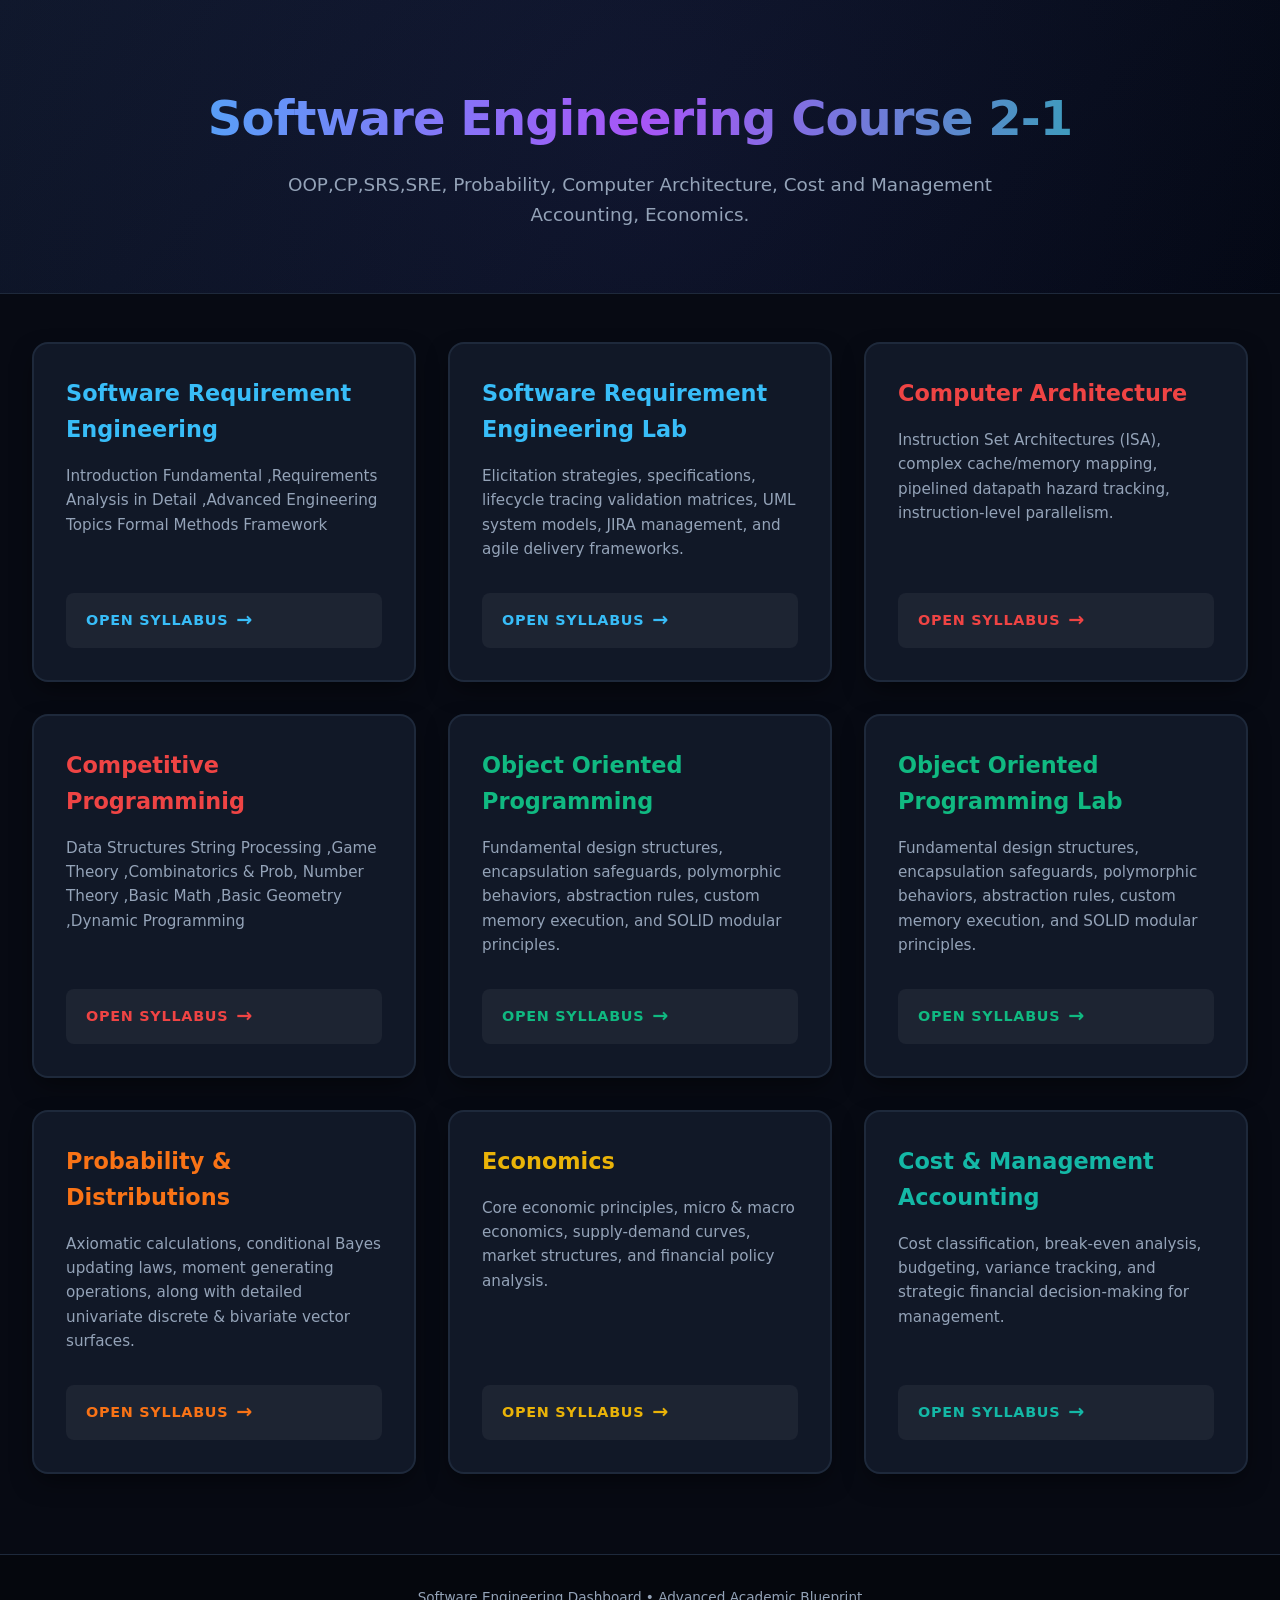
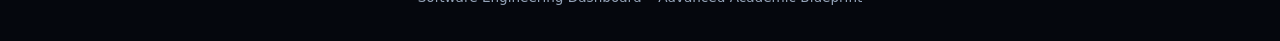
==== index.html @ 68e31a31 "new file add index.html" ====
<!DOCTYPE html>
<html lang="en">

<head>
    <meta charset="UTF-8">
    <meta name="viewport" content="width=device-width, initial-scale=1.0">
    <title>Academic Course SWE 2-1</title>
    <style>
        :root {
            --bg-dark: #070a13;
            --card-bg: #111827;
            --card-hover-border: #334155;
            --text-main: #f8fafc;
            --text-muted: #94a3b8;

            /* Course Identity Color Matrix (Sob Course er Jonne Alada Rong) */
            --clr-sre: #38bdf8;
            /* Electric Sky Blue */
            --clr-arch: #ef4444;
            /* Ruby Hardware Red */
            --clr-oop-core: #10b981;
            /* Silicon Green */
            --clr-java: #a855f7;
            /* High-Volt Java Purple */
            --clr-prob: #f97316;
            /* Math Orange */
            --clr-eco: #eab308;
            /* Economics Gold/Yellow */
            --clr-cma: #14b8a6;
            /* Accounting Teal/Mint */
        }

        * {
            box-sizing: border-box;
            margin: 0;
            padding: 0;
        }

        body {
            font-family: 'Segoe UI', system-ui, -apple-system, sans-serif;
            background-color: var(--bg-dark);
            color: var(--text-main);
            line-height: 1.6;
            min-height: 100vh;
            display: flex;
            flex-direction: column;
        }

        /* Tech Header Matrix */
        header {
            position: relative;
            background: linear-gradient(135deg, #0f172a 0%, #030712 100%);
            padding: 5rem 2rem 4rem 2rem;
            text-align: center;
            border-bottom: 1px solid #1e293b;
            overflow: hidden;
        }

        header::before {
            content: '';
            position: absolute;
            top: -50%;
            left: -50%;
            width: 200%;
            height: 200%;
            background: radial-gradient(circle, rgba(99, 102, 241, 0.08) 0%, transparent 60%);
            z-index: 0;
            pointer-events: none;
        }

        header h1 {
            font-size: 3rem;
            font-weight: 800;
            letter-spacing: -0.02em;
            background: linear-gradient(to right, var(--clr-sre), var(--clr-java), var(--clr-cma));
            -webkit-background-clip: text;
            -webkit-text-fill-color: transparent;
            margin-bottom: 0.85rem;
            position: relative;
            z-index: 1;
        }

        header p {
            font-size: 1.15rem;
            color: var(--text-muted);
            max-width: 800px;
            margin: 0 auto;
            position: relative;
            z-index: 1;
        }

        /* Central Hub Grid Layout */
        .main-container {
            max-width: 1400px;
            width: 100%;
            margin: 3rem auto;
            padding: 0 2rem;
            display: grid;
            grid-template-columns: repeat(auto-fill, minmax(350px, 1fr));
            gap: 2rem;
            flex-grow: 1;
        }

        @media (max-width: 768px) {
            .main-container {
                grid-template-columns: repeat(auto-fill, minmax(300px, 1fr));
            }
        }

        @media (max-width: 480px) {
            .main-container {
                grid-template-columns: 1fr;
                margin: 2rem auto;
            }

            header h1 {
                font-size: 2.2rem;
            }
        }

        /* Link Module Cards (Attractive Button Style) */
        .course-card {
            background-color: var(--card-bg);
            border: 2px solid #1e293b;
            border-radius: 16px;
            padding: 2rem;
            box-shadow: 0 10px 25px -5px rgba(0, 0, 0, 0.5);
            transition: all 0.3s cubic-bezier(0.4, 0, 0.2, 1);
            display: flex;
            flex-direction: column;
            text-decoration: none;
            color: inherit;
            position: relative;
            overflow: hidden;
            z-index: 1;
        }

        /* Card Hover Effects */
        .course-card:hover {
            transform: translateY(-8px) scale(1.02);
            border-color: var(--card-hover-border);
            background-color: #172033;
        }

        /* Card Header Typography */
        .course-card h2 {
            font-size: 1.4rem;
            font-weight: 700;
            margin-bottom: 1rem;
            transition: color 0.3s ease;
            position: relative;
            z-index: 2;
        }

        .course-card p {
            font-size: 0.95rem;
            color: var(--text-muted);
            margin-bottom: 2rem;
            flex-grow: 1;
            position: relative;
            z-index: 2;
        }

        /* Bottom Launch Button Indicator */
        .launch-btn {
            font-size: 0.9rem;
            font-weight: 700;
            letter-spacing: 0.05em;
            text-transform: uppercase;
            display: inline-flex;
            align-items: center;
            gap: 0.5rem;
            margin-top: auto;
            padding: 0.75rem 1.25rem;
            background: rgba(255, 255, 255, 0.05);
            border-radius: 8px;
            transition: all 0.3s ease;
            position: relative;
            z-index: 2;
        }

        .launch-btn::after {
            content: '→';
            font-size: 1.2rem;
            transition: transform 0.3s cubic-bezier(0.4, 0, 0.2, 1);
        }

        /* Launch Button Hover Animation */
        .course-card:hover .launch-btn {
            background: rgba(255, 255, 255, 0.1);
        }

        .course-card:hover .launch-btn::after {
            transform: translateX(8px);
        }

        /* Theme Color Mapping Injections (Ronger Setting) */
        .card-sre h2,
        .card-sre .launch-btn {
            color: var(--clr-sre);
        }

        .card-arch h2,
        .card-arch .launch-btn {
            color: var(--clr-arch);
        }

        .card-oop h2,
        .card-oop .launch-btn {
            color: var(--clr-oop-core);
        }

        .card-java h2,
        .card-java .launch-btn {
            color: var(--clr-java);
        }

        .card-prob h2,
        .card-prob .launch-btn {
            color: var(--clr-prob);
        }

        .card-eco h2,
        .card-eco .launch-btn {
            color: var(--clr-eco);
        }

        .card-cma h2,
        .card-cma .launch-btn {
            color: var(--clr-cma);
        }

        /* Specific Neon Glowing Box-Shadow Implementations */
        .card-sre:hover {
            box-shadow: 0 20px 40px -10px rgba(56, 189, 248, 0.3);
            border-color: var(--clr-sre);
        }

        .card-arch:hover {
            box-shadow: 0 20px 40px -10px rgba(239, 68, 68, 0.3);
            border-color: var(--clr-arch);
        }

        .card-oop:hover {
            box-shadow: 0 20px 40px -10px rgba(16, 185, 129, 0.3);
            border-color: var(--clr-oop-core);
        }

        .card-java:hover {
            box-shadow: 0 20px 40px -10px rgba(168, 85, 247, 0.3);
            border-color: var(--clr-java);
        }

        .card-prob:hover {
            box-shadow: 0 20px 40px -10px rgba(249, 115, 22, 0.3);
            border-color: var(--clr-prob);
        }

        .card-eco:hover {
            box-shadow: 0 20px 40px -10px rgba(234, 179, 8, 0.3);
            border-color: var(--clr-eco);
        }

        .card-cma:hover {
            box-shadow: 0 20px 40px -10px rgba(20, 184, 166, 0.3);
            border-color: var(--clr-cma);
        }

        /* Structural Footer */
        footer {
            text-align: center;
            padding: 2rem;
            font-size: 0.85rem;
            color: var(--text-muted);
            border-top: 1px solid #1e293b;
            background-color: #05070d;
            margin-top: 2rem;
        }
    </style>
</head>

<body>

    <header>
        <h1>Software Engineering Course 2-1</h1>
        <p>OOP,CP,SRS,SRE, Probability, Computer Architecture, Cost and Management Accounting, Economics. </p>
    </header>

    <main class="main-container">
        <a href="SRE.html" class="course-card card-sre">
            <h2>Software Requirement Engineering</h2>
            <p> Introduction Fundamental ,Requirements Analysis in Detail
                ,Advanced Engineering Topics
                Formal Methods Framework</p>
            <div class="launch-btn">Open Syllabus</div>
        </a>

        <a href="SRS_Lab.html" class="course-card card-sre">
            <h2>Software Requirement Engineering Lab</h2>
            <p>Elicitation strategies, specifications, lifecycle tracing validation matrices, UML system models, JIRA
                management, and agile delivery frameworks.</p>
            <div class="launch-btn">Open Syllabus</div>
        </a>

        <a href="Computer_Architecture.html" class="course-card card-arch">
            <h2>Computer Architecture</h2>
            <p>Instruction Set Architectures (ISA), complex cache/memory mapping, pipelined datapath hazard tracking,
                instruction-level parallelism.</p>
            <div class="launch-btn">Open Syllabus</div>
        </a>
        <a href="Competitive_Programminig.html" class="course-card card-arch">
            <h2>Competitive Programminig</h2>
            <p>Data Structures
                String Processing ,Game Theory ,Combinatorics & Prob, Number Theory ,Basic Math ,Basic Geometry
                ,Dynamic Programming</p>
            <div class="launch-btn">Open Syllabus</div>
        </a>

        <a href="OOP.html" class="course-card card-oop">
            <h2>Object Oriented Programming</h2>
            <p>Fundamental design structures, encapsulation safeguards, polymorphic behaviors, abstraction rules, custom
                memory execution, and SOLID modular principles.</p>
            <div class="launch-btn">Open Syllabus</div>
        </a>
        <a href="OOP_Lab.html" class="course-card card-oop">
            <h2>Object Oriented Programming Lab</h2>
            <p>Fundamental design structures, encapsulation safeguards, polymorphic behaviors, abstraction rules, custom
                memory execution, and SOLID modular principles.</p>
            <div class="launch-btn">Open Syllabus</div>
        </a>

        <a href="probability_syllabus.html" class="course-card card-prob">
            <h2>Probability & Distributions</h2>
            <p>Axiomatic calculations, conditional Bayes updating laws, moment generating operations, along with
                detailed univariate discrete & bivariate vector surfaces.</p>
            <div class="launch-btn">Open Syllabus</div>
        </a>

        <a href="ECO.html" class="course-card card-eco">
            <h2>Economics</h2>
            <p>Core economic principles, micro & macro economics, supply-demand curves, market structures, and financial
                policy analysis.</p>
            <div class="launch-btn">Open Syllabus</div>
        </a>

        <a href="CMA.html" class="course-card card-cma">
            <h2>Cost & Management Accounting</h2>
            <p>Cost classification, break-even analysis, budgeting, variance tracking, and strategic financial
                decision-making for management.</p>
            <div class="launch-btn">Open Syllabus</div>
        </a>

    </main>

    <footer>
        <p>Software Engineering Dashboard &bull; Advanced Academic Blueprint</p>
    </footer>

</body>

</html>
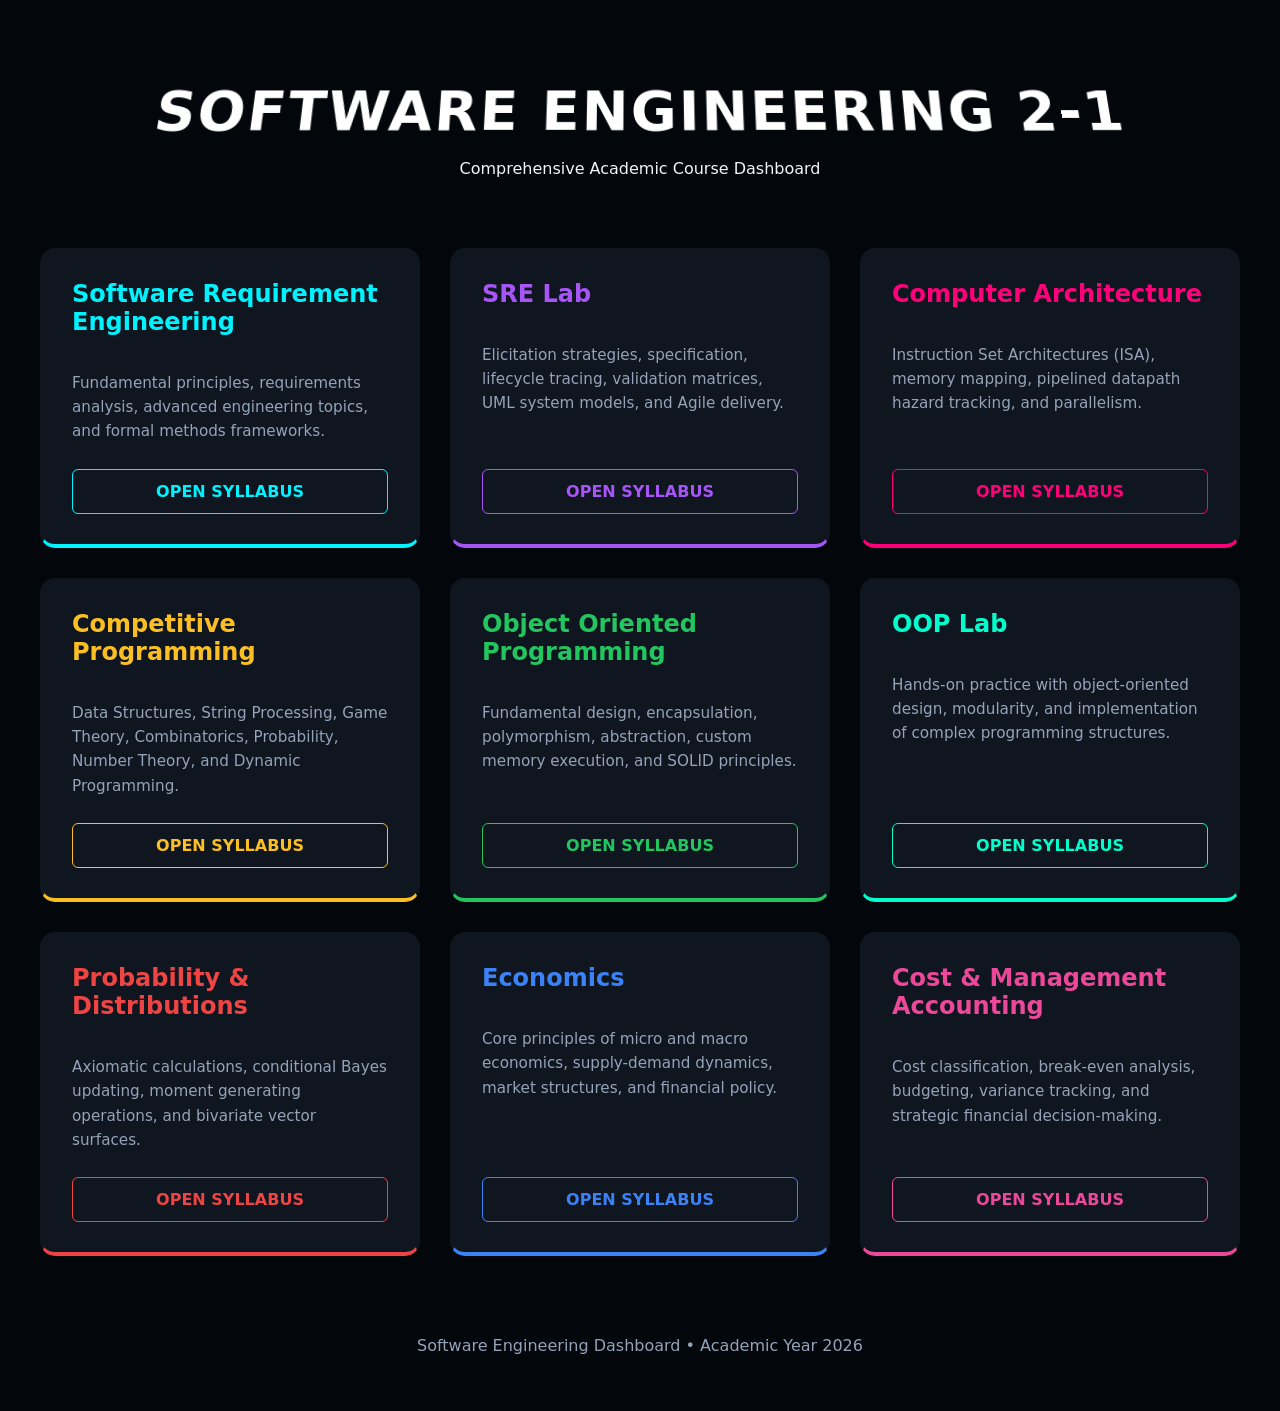
==== commit 5e58a156: "add content" ====
--- a/index.html
+++ b/index.html
@@ -4,358 +4,313 @@
 <head>
     <meta charset="UTF-8">
     <meta name="viewport" content="width=device-width, initial-scale=1.0">
-    <title>Academic Course SWE 2-1</title>
+    <title>Software Engineering Dashboard 2-1</title>
     <style>
         :root {
-            --bg-dark: #070a13;
-            --card-bg: #111827;
-            --card-hover-border: #334155;
-            --text-main: #f8fafc;
-            --text-muted: #94a3b8;
-
-            /* Course Identity Color Matrix (Sob Course er Jonne Alada Rong) */
-            --clr-sre: #38bdf8;
-            /* Electric Sky Blue */
-            --clr-arch: #ef4444;
-            /* Ruby Hardware Red */
-            --clr-oop-core: #10b981;
-            /* Silicon Green */
-            --clr-java: #a855f7;
-            /* High-Volt Java Purple */
-            --clr-prob: #f97316;
-            /* Math Orange */
-            --clr-eco: #eab308;
-            /* Economics Gold/Yellow */
-            --clr-cma: #14b8a6;
-            /* Accounting Teal/Mint */
-        }
-
-        * {
-            box-sizing: border-box;
+            --dark-bg: #03060a;
+            --card-bg: #101620;
+            --text-color: #f1f5f9;
+            --sub-text: #94a3b8;
+        }
+
+        body {
+            background-color: var(--dark-bg);
+            color: var(--text-color);
+            font-family: 'Segoe UI', system-ui, sans-serif;
             margin: 0;
-            padding: 0;
-        }
-
-        body {
-            font-family: 'Segoe UI', system-ui, -apple-system, sans-serif;
-            background-color: var(--bg-dark);
-            color: var(--text-main);
-            line-height: 1.6;
-            min-height: 100vh;
+            padding: 40px 20px;
             display: flex;
             flex-direction: column;
-        }
-
-        /* Tech Header Matrix */
+            align-items: center;
+        }
+
+        .container {
+            max-width: 1200px;
+            width: 100%;
+        }
+
         header {
+            text-align: center;
+            margin-bottom: 70px;
+        }
+
+        /* 3D Glowing Title Animation */
+        h1 {
+            font-size: 3.5rem;
+            text-transform: uppercase;
+            letter-spacing: 2px;
+            color: #fff;
+            margin-bottom: 10px;
+            transform: perspective(500px) rotateX(10deg);
+            text-shadow:
+                0 0 10px #fff,
+                0 0 20px var(--default-neon),
+                0 0 40px var(--default-neon),
+                0 5px 0 #333,
+                0 10px 10px rgba(0, 0, 0, 0.5);
+            /* Added lightning-strike here */
+            animation: flicker 3s infinite alternate, float 4s ease-in-out infinite, lightning-strike 6s infinite;
+        }
+
+        @keyframes lightning-strike {
+
+            0%,
+            94%,
+            96%,
+            100% {
+                opacity: 1;
+            }
+
+            95% {
+                opacity: 0;
+                transform: perspective(500px) rotateX(10deg) translateY(0) scale(1.02);
+            }
+        }
+
+        @keyframes float {
+
+            0%,
+            100% {
+                transform: perspective(500px) rotateX(10deg) translateY(0);
+            }
+
+            50% {
+                transform: perspective(500px) rotateX(10deg) translateY(-10px);
+            }
+        }
+
+        @keyframes flicker {
+
+            0%,
+            19%,
+            21%,
+            23%,
+            25%,
+            54%,
+            56%,
+            100% {
+                text-shadow: 0 0 10px #fff, 0 0 20px var(--default-neon), 0 0 40px var(--default-neon), 0 5px 0 #333;
+            }
+
+            20%,
+            22%,
+            24%,
+            55% {
+                text-shadow: none;
+                opacity: 0.8;
+            }
+        }
+
+        .grid {
+            display: grid;
+            grid-template-columns: repeat(auto-fit, minmax(320px, 1fr));
+            gap: 30px;
+        }
+
+        .card {
+            background: var(--card-bg);
+            padding: 30px;
+            border-radius: 15px;
+            border: 2px solid transparent;
+            border-bottom: 4px solid var(--card-neon);
+            text-decoration: none;
+            color: inherit;
+            display: flex;
+            flex-direction: column;
             position: relative;
-            background: linear-gradient(135deg, #0f172a 0%, #030712 100%);
-            padding: 5rem 2rem 4rem 2rem;
-            text-align: center;
-            border-bottom: 1px solid #1e293b;
-            overflow: hidden;
-        }
-
-        header::before {
+            transition: transform 0.4s ease, box-shadow 0.4s ease, border-color 0.4s ease;
+        }
+
+        .card::before {
             content: '';
             position: absolute;
-            top: -50%;
-            left: -50%;
-            width: 200%;
-            height: 200%;
-            background: radial-gradient(circle, rgba(99, 102, 241, 0.08) 0%, transparent 60%);
-            z-index: 0;
+            top: -2px;
+            left: -2px;
+            right: -2px;
+            bottom: -2px;
+            border: 2px solid var(--card-neon);
+            border-radius: 17px;
+            opacity: 0;
+            transition: opacity 0.3s;
             pointer-events: none;
         }
 
-        header h1 {
-            font-size: 3rem;
-            font-weight: 800;
-            letter-spacing: -0.02em;
-            background: linear-gradient(to right, var(--clr-sre), var(--clr-java), var(--clr-cma));
-            -webkit-background-clip: text;
-            -webkit-text-fill-color: transparent;
-            margin-bottom: 0.85rem;
-            position: relative;
-            z-index: 1;
-        }
-
-        header p {
-            font-size: 1.15rem;
-            color: var(--text-muted);
-            max-width: 800px;
-            margin: 0 auto;
-            position: relative;
-            z-index: 1;
-        }
-
-        /* Central Hub Grid Layout */
-        .main-container {
-            max-width: 1400px;
-            width: 100%;
-            margin: 3rem auto;
-            padding: 0 2rem;
-            display: grid;
-            grid-template-columns: repeat(auto-fill, minmax(350px, 1fr));
-            gap: 2rem;
+        .card:hover::before {
+            opacity: 0.5;
+            animation: rotateBorder 3s linear infinite;
+        }
+
+        @keyframes rotateBorder {
+            0% {
+                clip-path: inset(0 0 95% 0);
+            }
+
+            25% {
+                clip-path: inset(0 95% 0 0);
+            }
+
+            50% {
+                clip-path: inset(95% 0 0 0);
+            }
+
+            75% {
+                clip-path: inset(0 0 0 95%);
+            }
+
+            100% {
+                clip-path: inset(0 0 95% 0);
+            }
+        }
+
+        .card:hover {
+            transform: translateY(-15px) scale(1.03);
+            box-shadow: 0 20px 40px rgba(0, 0, 0, 0.6), 0 0 20px var(--card-neon);
+            border-color: var(--card-neon);
+        }
+
+        .card h2 {
+            color: var(--card-neon);
+            margin-top: 0;
+            font-size: 1.5rem;
+        }
+
+        .card p {
+            font-size: 0.95rem;
+            color: var(--sub-text);
+            margin-bottom: 25px;
             flex-grow: 1;
-        }
-
-        @media (max-width: 768px) {
-            .main-container {
-                grid-template-columns: repeat(auto-fill, minmax(300px, 1fr));
-            }
-        }
-
-        @media (max-width: 480px) {
-            .main-container {
-                grid-template-columns: 1fr;
-                margin: 2rem auto;
-            }
-
-            header h1 {
-                font-size: 2.2rem;
-            }
-        }
-
-        /* Link Module Cards (Attractive Button Style) */
-        .course-card {
-            background-color: var(--card-bg);
-            border: 2px solid #1e293b;
-            border-radius: 16px;
-            padding: 2rem;
-            box-shadow: 0 10px 25px -5px rgba(0, 0, 0, 0.5);
-            transition: all 0.3s cubic-bezier(0.4, 0, 0.2, 1);
-            display: flex;
-            flex-direction: column;
-            text-decoration: none;
-            color: inherit;
-            position: relative;
-            overflow: hidden;
-            z-index: 1;
-        }
-
-        /* Card Hover Effects */
-        .course-card:hover {
-            transform: translateY(-8px) scale(1.02);
-            border-color: var(--card-hover-border);
-            background-color: #172033;
-        }
-
-        /* Card Header Typography */
-        .course-card h2 {
-            font-size: 1.4rem;
-            font-weight: 700;
-            margin-bottom: 1rem;
-            transition: color 0.3s ease;
-            position: relative;
-            z-index: 2;
-        }
-
-        .course-card p {
-            font-size: 0.95rem;
-            color: var(--text-muted);
-            margin-bottom: 2rem;
-            flex-grow: 1;
-            position: relative;
-            z-index: 2;
-        }
-
-        /* Bottom Launch Button Indicator */
-        .launch-btn {
-            font-size: 0.9rem;
-            font-weight: 700;
-            letter-spacing: 0.05em;
-            text-transform: uppercase;
-            display: inline-flex;
-            align-items: center;
-            gap: 0.5rem;
-            margin-top: auto;
-            padding: 0.75rem 1.25rem;
-            background: rgba(255, 255, 255, 0.05);
-            border-radius: 8px;
+            line-height: 1.6;
+        }
+
+        .btn {
+            display: block;
+            text-align: center;
+            padding: 12px;
+            border: 1px solid var(--card-neon);
+            color: var(--card-neon);
+            border-radius: 6px;
+            font-weight: bold;
             transition: all 0.3s ease;
-            position: relative;
-            z-index: 2;
-        }
-
-        .launch-btn::after {
-            content: '→';
-            font-size: 1.2rem;
-            transition: transform 0.3s cubic-bezier(0.4, 0, 0.2, 1);
-        }
-
-        /* Launch Button Hover Animation */
-        .course-card:hover .launch-btn {
-            background: rgba(255, 255, 255, 0.1);
-        }
-
-        .course-card:hover .launch-btn::after {
-            transform: translateX(8px);
-        }
-
-        /* Theme Color Mapping Injections (Ronger Setting) */
-        .card-sre h2,
-        .card-sre .launch-btn {
-            color: var(--clr-sre);
-        }
-
-        .card-arch h2,
-        .card-arch .launch-btn {
-            color: var(--clr-arch);
-        }
-
-        .card-oop h2,
-        .card-oop .launch-btn {
-            color: var(--clr-oop-core);
-        }
-
-        .card-java h2,
-        .card-java .launch-btn {
-            color: var(--clr-java);
-        }
-
-        .card-prob h2,
-        .card-prob .launch-btn {
-            color: var(--clr-prob);
-        }
-
-        .card-eco h2,
-        .card-eco .launch-btn {
-            color: var(--clr-eco);
-        }
-
-        .card-cma h2,
-        .card-cma .launch-btn {
-            color: var(--clr-cma);
-        }
-
-        /* Specific Neon Glowing Box-Shadow Implementations */
-        .card-sre:hover {
-            box-shadow: 0 20px 40px -10px rgba(56, 189, 248, 0.3);
-            border-color: var(--clr-sre);
-        }
-
-        .card-arch:hover {
-            box-shadow: 0 20px 40px -10px rgba(239, 68, 68, 0.3);
-            border-color: var(--clr-arch);
-        }
-
-        .card-oop:hover {
-            box-shadow: 0 20px 40px -10px rgba(16, 185, 129, 0.3);
-            border-color: var(--clr-oop-core);
-        }
-
-        .card-java:hover {
-            box-shadow: 0 20px 40px -10px rgba(168, 85, 247, 0.3);
-            border-color: var(--clr-java);
-        }
-
-        .card-prob:hover {
-            box-shadow: 0 20px 40px -10px rgba(249, 115, 22, 0.3);
-            border-color: var(--clr-prob);
-        }
-
-        .card-eco:hover {
-            box-shadow: 0 20px 40px -10px rgba(234, 179, 8, 0.3);
-            border-color: var(--clr-eco);
-        }
-
-        .card-cma:hover {
-            box-shadow: 0 20px 40px -10px rgba(20, 184, 166, 0.3);
-            border-color: var(--clr-cma);
-        }
-
-        /* Structural Footer */
+        }
+
+        .card:hover .btn {
+            background: var(--card-neon);
+            color: var(--dark-bg);
+        }
+
+        .c1 {
+            --card-neon: #00f2ff;
+            --default-neon: #00f2ff;
+        }
+
+        .c2 {
+            --card-neon: #a855f7;
+        }
+
+        .c3 {
+            --card-neon: #ff007a;
+        }
+
+        .c4 {
+            --card-neon: #fbbf24;
+        }
+
+        .c5 {
+            --card-neon: #22c55e;
+        }
+
+        .c6 {
+            --card-neon: #00ffcc;
+        }
+
+        .c7 {
+            --card-neon: #ef4444;
+        }
+
+        .c8 {
+            --card-neon: #3b82f6;
+        }
+
+        .c9 {
+            --card-neon: #ec4899;
+        }
+
         footer {
+            margin-top: 80px;
             text-align: center;
-            padding: 2rem;
-            font-size: 0.85rem;
-            color: var(--text-muted);
-            border-top: 1px solid #1e293b;
-            background-color: #05070d;
-            margin-top: 2rem;
+            color: var(--sub-text);
         }
     </style>
 </head>
 
 <body>
-
-    <header>
-        <h1>Software Engineering Course 2-1</h1>
-        <p>OOP,CP,SRS,SRE, Probability, Computer Architecture, Cost and Management Accounting, Economics. </p>
-    </header>
-
-    <main class="main-container">
-        <a href="SRE.html" class="course-card card-sre">
-            <h2>Software Requirement Engineering</h2>
-            <p> Introduction Fundamental ,Requirements Analysis in Detail
-                ,Advanced Engineering Topics
-                Formal Methods Framework</p>
-            <div class="launch-btn">Open Syllabus</div>
-        </a>
-
-        <a href="SRS_Lab.html" class="course-card card-sre">
-            <h2>Software Requirement Engineering Lab</h2>
-            <p>Elicitation strategies, specifications, lifecycle tracing validation matrices, UML system models, JIRA
-                management, and agile delivery frameworks.</p>
-            <div class="launch-btn">Open Syllabus</div>
-        </a>
-
-        <a href="Computer_Architecture.html" class="course-card card-arch">
-            <h2>Computer Architecture</h2>
-            <p>Instruction Set Architectures (ISA), complex cache/memory mapping, pipelined datapath hazard tracking,
-                instruction-level parallelism.</p>
-            <div class="launch-btn">Open Syllabus</div>
-        </a>
-        <a href="Competitive_Programminig.html" class="course-card card-arch">
-            <h2>Competitive Programminig</h2>
-            <p>Data Structures
-                String Processing ,Game Theory ,Combinatorics & Prob, Number Theory ,Basic Math ,Basic Geometry
-                ,Dynamic Programming</p>
-            <div class="launch-btn">Open Syllabus</div>
-        </a>
-
-        <a href="OOP.html" class="course-card card-oop">
-            <h2>Object Oriented Programming</h2>
-            <p>Fundamental design structures, encapsulation safeguards, polymorphic behaviors, abstraction rules, custom
-                memory execution, and SOLID modular principles.</p>
-            <div class="launch-btn">Open Syllabus</div>
-        </a>
-        <a href="OOP_Lab.html" class="course-card card-oop">
-            <h2>Object Oriented Programming Lab</h2>
-            <p>Fundamental design structures, encapsulation safeguards, polymorphic behaviors, abstraction rules, custom
-                memory execution, and SOLID modular principles.</p>
-            <div class="launch-btn">Open Syllabus</div>
-        </a>
-
-        <a href="probability_syllabus.html" class="course-card card-prob">
-            <h2>Probability & Distributions</h2>
-            <p>Axiomatic calculations, conditional Bayes updating laws, moment generating operations, along with
-                detailed univariate discrete & bivariate vector surfaces.</p>
-            <div class="launch-btn">Open Syllabus</div>
-        </a>
-
-        <a href="ECO.html" class="course-card card-eco">
-            <h2>Economics</h2>
-            <p>Core economic principles, micro & macro economics, supply-demand curves, market structures, and financial
-                policy analysis.</p>
-            <div class="launch-btn">Open Syllabus</div>
-        </a>
-
-        <a href="CMA.html" class="course-card card-cma">
-            <h2>Cost & Management Accounting</h2>
-            <p>Cost classification, break-even analysis, budgeting, variance tracking, and strategic financial
-                decision-making for management.</p>
-            <div class="launch-btn">Open Syllabus</div>
-        </a>
-
-    </main>
-
-    <footer>
-        <p>Software Engineering Dashboard &bull; Advanced Academic Blueprint</p>
-    </footer>
-
+    <div class="container">
+        <header>
+            <h1>Software Engineering 2-1</h1>
+            <p>Comprehensive Academic Course Dashboard</p>
+        </header>
+
+        <div class="grid">
+            <a href="SRE.html" class="card c1">
+                <h2>Software Requirement Engineering</h2>
+                <p>Fundamental principles, requirements analysis, advanced engineering topics, and formal methods
+                    frameworks.</p>
+                <div class="btn">OPEN SYLLABUS</div>
+            </a>
+            <a href="SRS_Lab.html" class="card c2">
+                <h2>SRE Lab</h2>
+                <p>Elicitation strategies, specification, lifecycle tracing, validation matrices, UML system models, and
+                    Agile delivery.</p>
+                <div class="btn">OPEN SYLLABUS</div>
+            </a>
+            <a href="Computer_Architecture.html" class="card c3">
+                <h2>Computer Architecture</h2>
+                <p>Instruction Set Architectures (ISA), memory mapping, pipelined datapath hazard tracking, and
+                    parallelism.</p>
+                <div class="btn">OPEN SYLLABUS</div>
+            </a>
+            <a href="Competitive_Programming.html" class="card c4">
+                <h2>Competitive Programming</h2>
+                <p>Data Structures, String Processing, Game Theory, Combinatorics, Probability, Number Theory, and
+                    Dynamic Programming.</p>
+                <div class="btn">OPEN SYLLABUS</div>
+            </a>
+            <a href="OOP.html" class="card c5">
+                <h2>Object Oriented Programming</h2>
+                <p>Fundamental design, encapsulation, polymorphism, abstraction, custom memory execution, and SOLID
+                    principles.</p>
+                <div class="btn">OPEN SYLLABUS</div>
+            </a>
+            <a href="OOP_Lab.html" class="card c6">
+                <h2>OOP Lab</h2>
+                <p>Hands-on practice with object-oriented design, modularity, and implementation of complex programming
+                    structures.</p>
+                <div class="btn">OPEN SYLLABUS</div>
+            </a>
+            <a href="probability_syllabus.html" class="card c7">
+                <h2>Probability & Distributions</h2>
+                <p>Axiomatic calculations, conditional Bayes updating, moment generating operations, and bivariate
+                    vector surfaces.</p>
+                <div class="btn">OPEN SYLLABUS</div>
+            </a>
+            <a href="ECO.html" class="card c8">
+                <h2>Economics</h2>
+                <p>Core principles of micro and macro economics, supply-demand dynamics, market structures, and
+                    financial policy.</p>
+                <div class="btn">OPEN SYLLABUS</div>
+            </a>
+            <a href="CMA.html" class="card c9">
+                <h2>Cost & Management Accounting</h2>
+                <p>Cost classification, break-even analysis, budgeting, variance tracking, and strategic financial
+                    decision-making.</p>
+                <div class="btn">OPEN SYLLABUS</div>
+            </a>
+        </div>
+
+        <footer>
+            <p>Software Engineering Dashboard &bull; Academic Year 2026</p>
+        </footer>
+    </div>
 </body>
 
 </html>
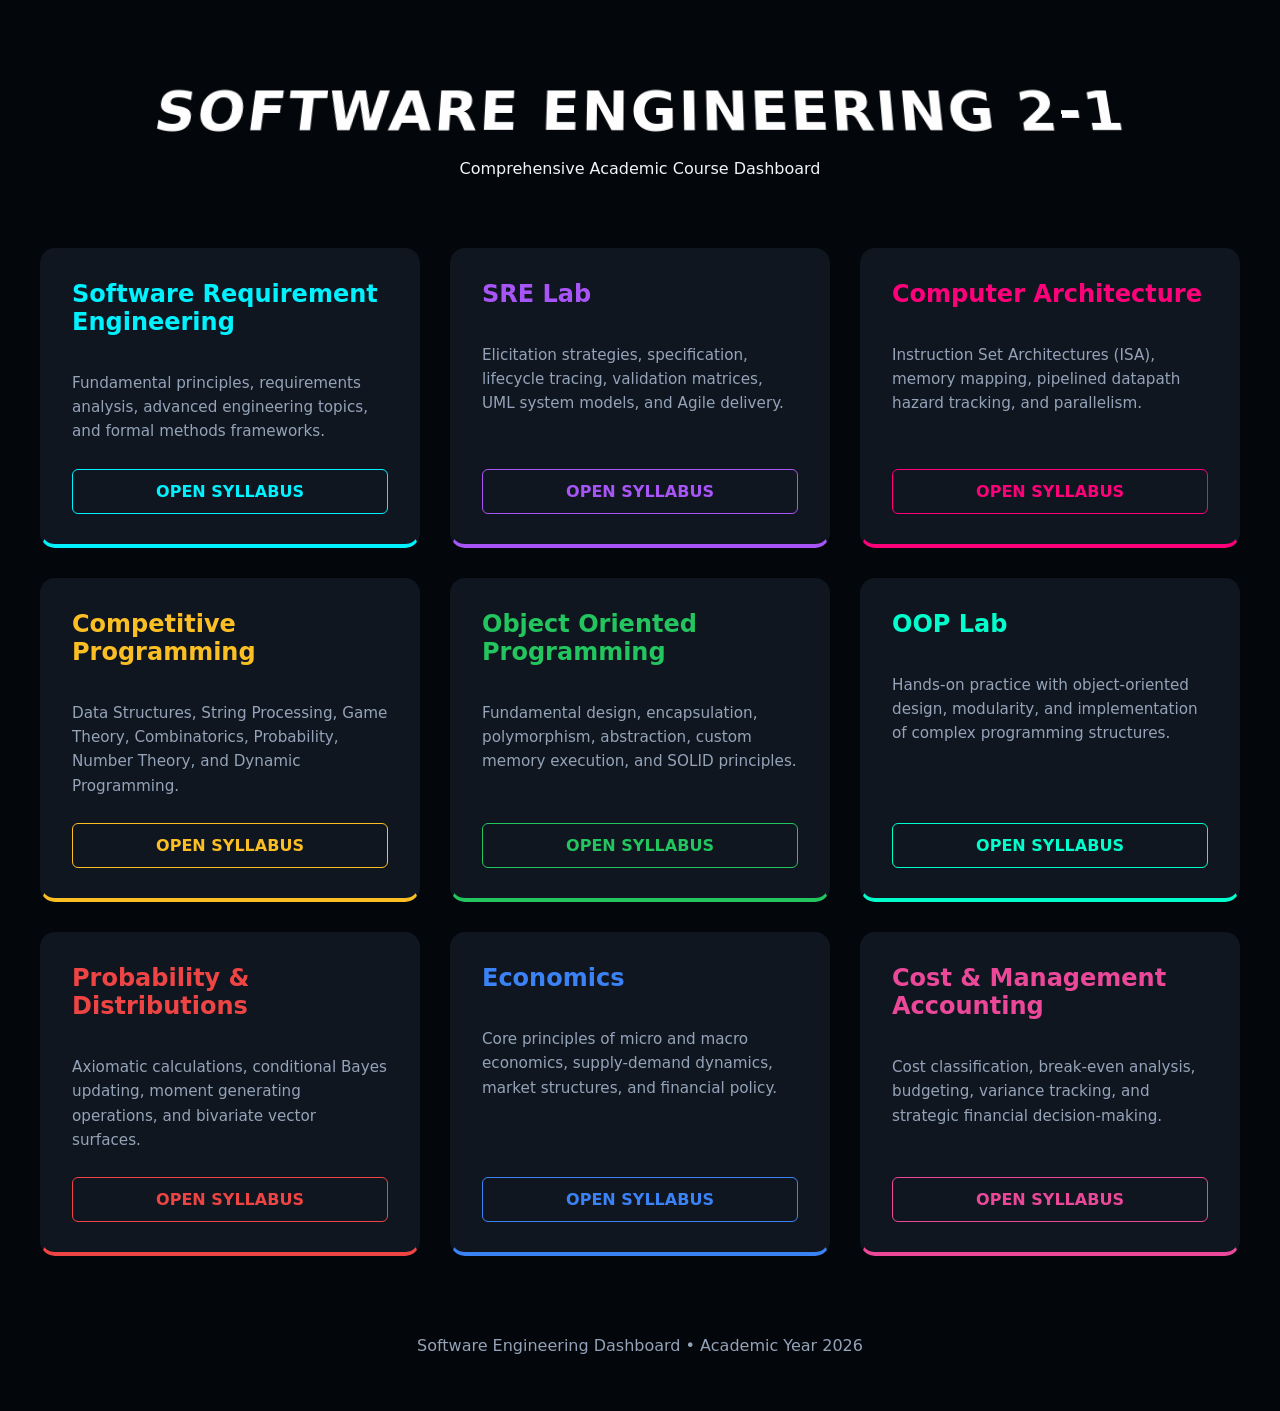
==== commit dd9fca0a: "add visual" ====
--- a/index.html
+++ b/index.html
@@ -39,17 +39,20 @@
             font-size: 3.5rem;
             text-transform: uppercase;
             letter-spacing: 2px;
-            color: #fff;
+            color: #fffeff;
             margin-bottom: 10px;
             transform: perspective(500px) rotateX(10deg);
             text-shadow:
-                0 0 10px #fff,
+                0 0 10px #c331739a,
                 0 0 20px var(--default-neon),
                 0 0 40px var(--default-neon),
-                0 5px 0 #333,
+                0 5px 0 #4e4848,
                 0 10px 10px rgba(0, 0, 0, 0.5);
             /* Added lightning-strike here */
-            animation: flicker 3s infinite alternate, float 4s ease-in-out infinite, lightning-strike 6s infinite;
+            animation: flicker 1s infinite alternate,
+                float 2s ease-in-out infinite,
+                lightning-strike 3s infinite;
+
         }
 
         @keyframes lightning-strike {
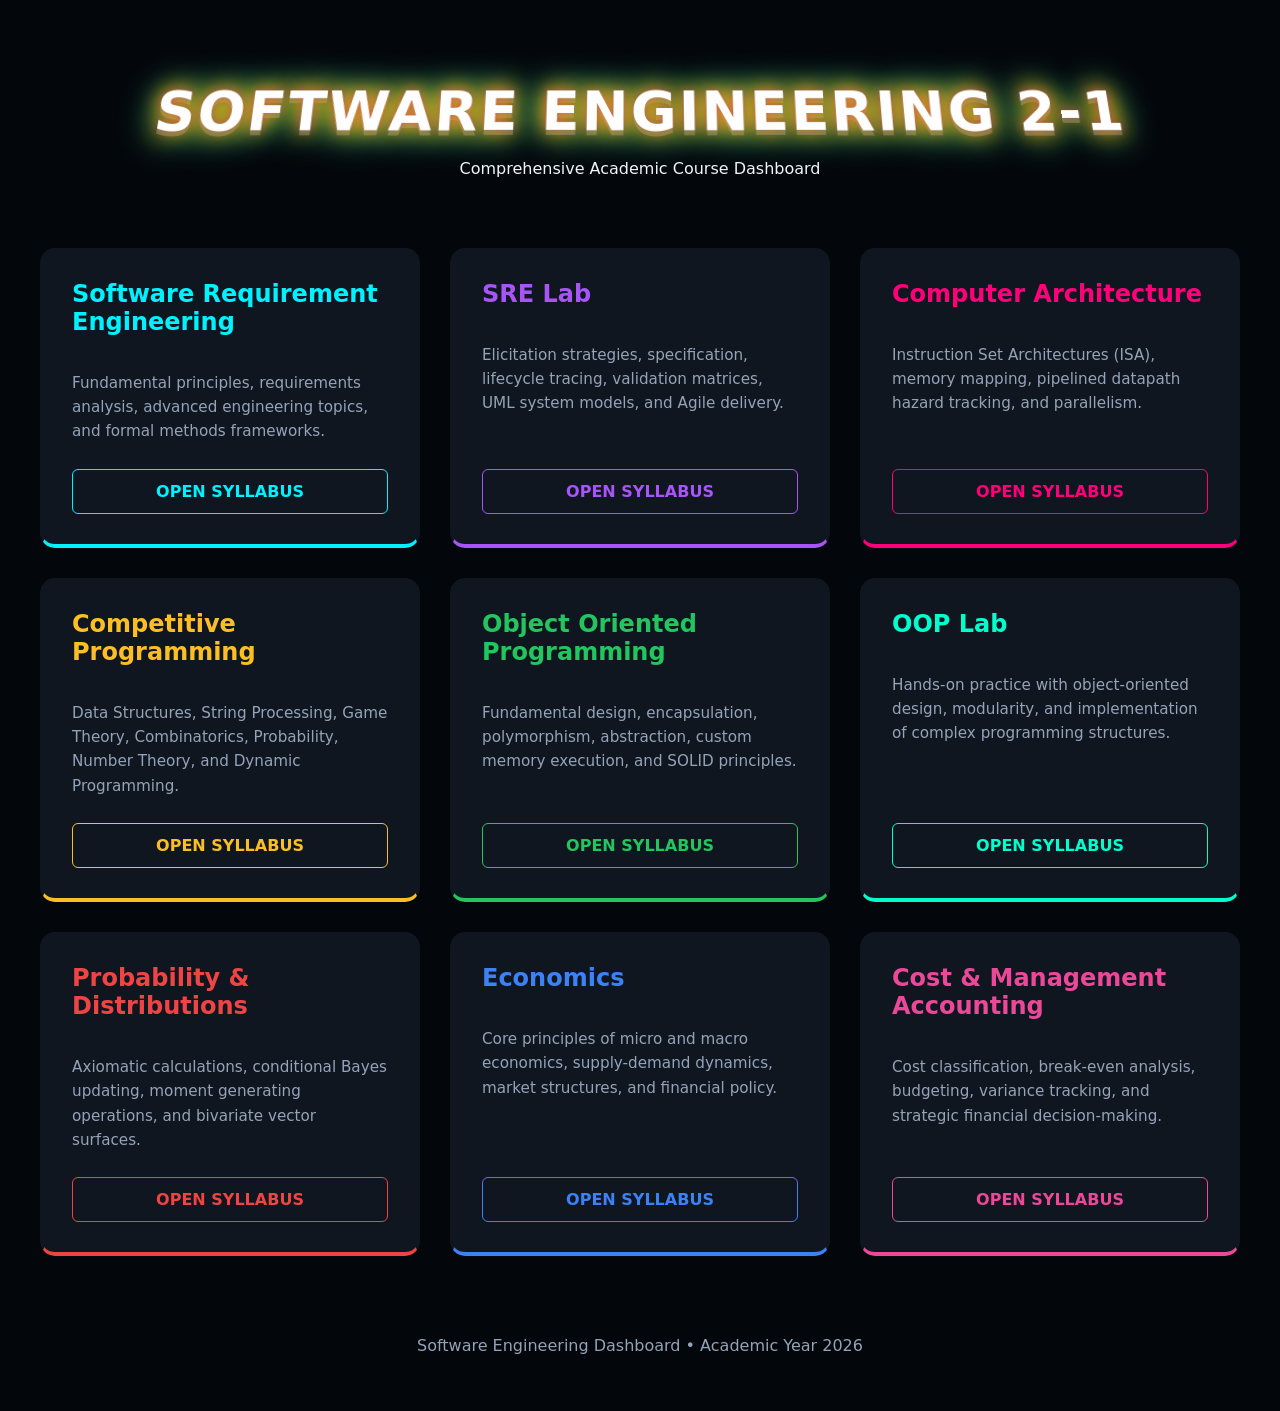
==== commit 14fc8b6f: "index html fix" ====
--- a/index.html
+++ b/index.html
@@ -11,6 +11,8 @@
             --card-bg: #101620;
             --text-color: #f1f5f9;
             --sub-text: #94a3b8;
+            /* এখানে ডিফল্ট নিয়ন রঙ যোগ করা হয়েছে */
+            --default-neon: #00f2ff;
         }
 
         body {
@@ -34,8 +36,7 @@
             margin-bottom: 70px;
         }
 
-        /* 3D Glowing Title Animation */
-        h1 {
+        header h1 {
             font-size: 3.5rem;
             text-transform: uppercase;
             letter-spacing: 2px;
@@ -44,15 +45,14 @@
             transform: perspective(500px) rotateX(10deg);
             text-shadow:
                 0 0 10px #c331739a,
-                0 0 20px var(--default-neon),
+                0 0 20px orange,
+                0 0 30px yellow,
                 0 0 40px var(--default-neon),
                 0 5px 0 #4e4848,
                 0 10px 10px rgba(0, 0, 0, 0.5);
-            /* Added lightning-strike here */
             animation: flicker 1s infinite alternate,
                 float 2s ease-in-out infinite,
                 lightning-strike 3s infinite;
-
         }
 
         @keyframes lightning-strike {
@@ -92,7 +92,7 @@
             54%,
             56%,
             100% {
-                text-shadow: 0 0 10px #fff, 0 0 20px var(--default-neon), 0 0 40px var(--default-neon), 0 5px 0 #333;
+                text-shadow: 0 0 10px #fff, 0 0 20px orange, 0 0 30px yellow, 0 0 40px var(--default-neon), 0 5px 0 #333;
             }
 
             20%,
@@ -201,9 +201,9 @@
             color: var(--dark-bg);
         }
 
+        /* কার্ডের রঙসমূহ */
         .c1 {
             --card-neon: #00f2ff;
-            --default-neon: #00f2ff;
         }
 
         .c2 {
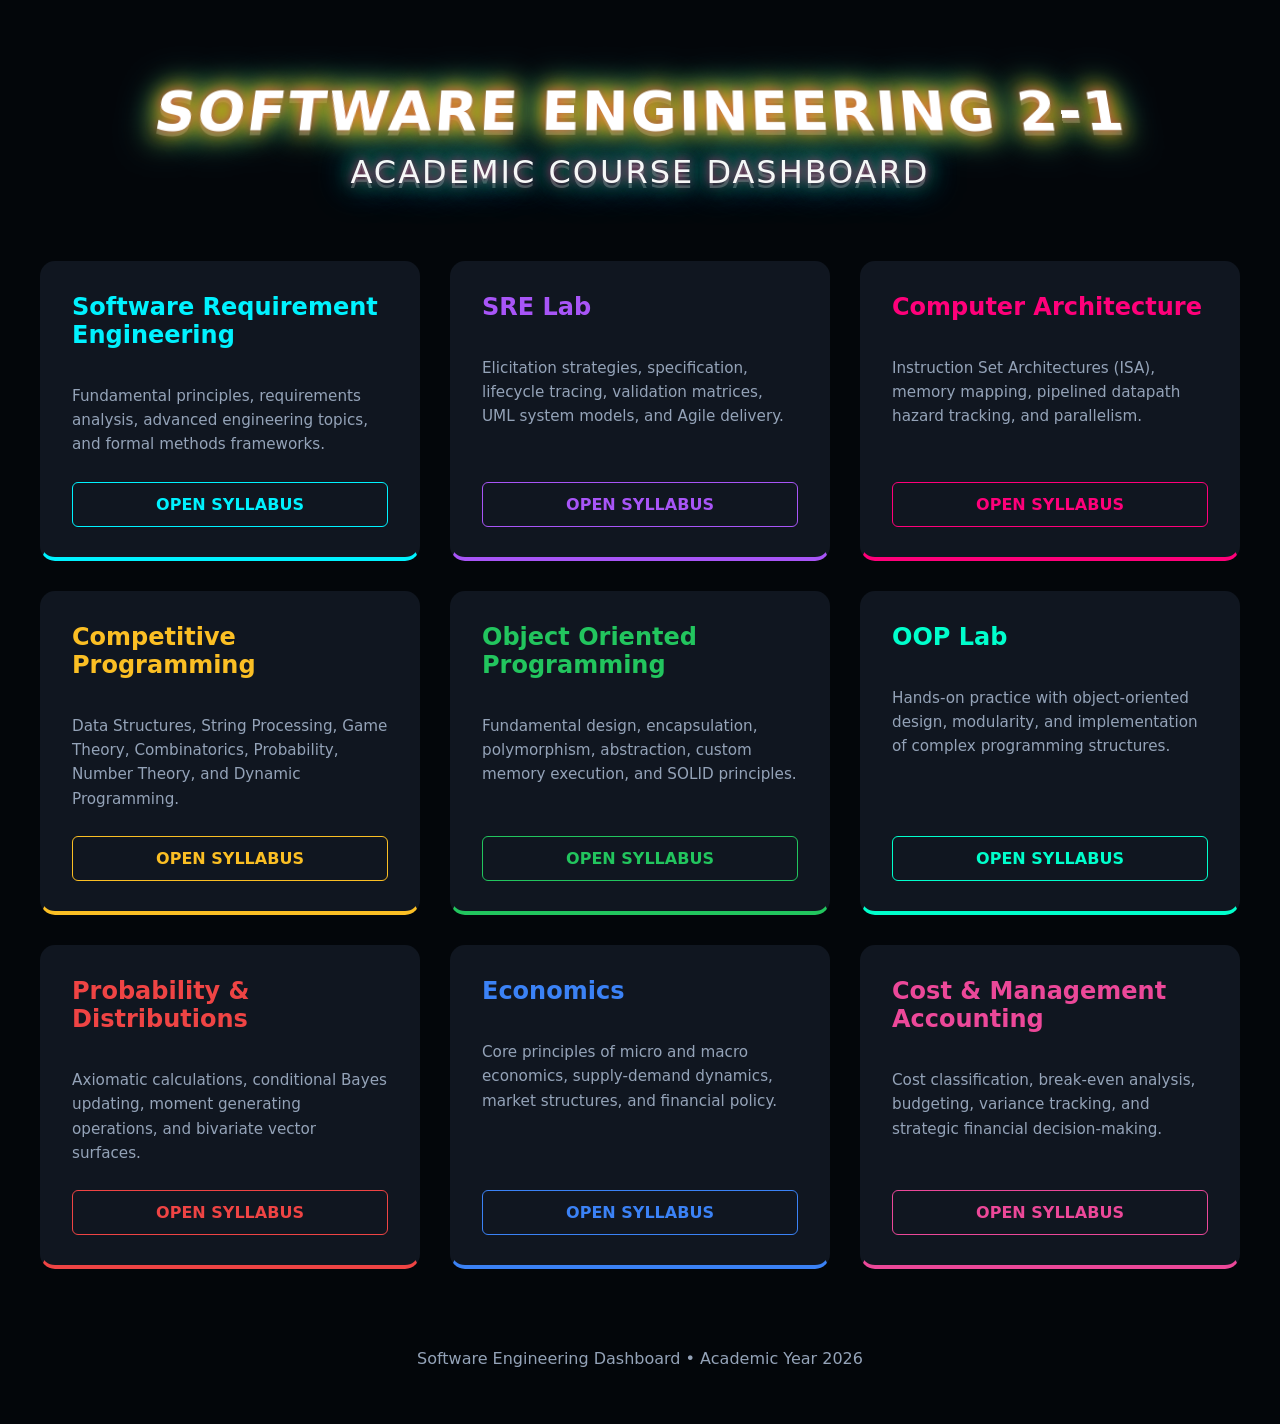
==== commit 94ca9584: "animation add" ====
--- a/index.html
+++ b/index.html
@@ -40,7 +40,7 @@
             font-size: 3.5rem;
             text-transform: uppercase;
             letter-spacing: 2px;
-            color: #fffeff;
+            color: #ffffff;
             margin-bottom: 10px;
             transform: perspective(500px) rotateX(10deg);
             text-shadow:
@@ -50,9 +50,28 @@
                 0 0 40px var(--default-neon),
                 0 5px 0 #4e4848,
                 0 10px 10px rgba(0, 0, 0, 0.5);
-            animation: flicker 1s infinite alternate,
-                float 2s ease-in-out infinite,
-                lightning-strike 3s infinite;
+            animation: flicker 3s infinite alternate,
+                float 5s ease-in-out infinite,
+                lightning-strike 7s infinite;
+        }
+
+        header p1 {
+            font-size: 2rem;
+            text-transform: uppercase;
+            letter-spacing: 2px;
+            color: #f7f7f7;
+            margin-bottom: 10px;
+            transform: perspective(500px) rotateX(10deg);
+            text-shadow:
+                0 0 10px #e81675f3,
+                0 0 20px rgb(2, 244, 71),
+                0 0 30px rgb(12, 67, 209),
+                0 0 40px var(--default-neon),
+                0 5px 0 #4e4848,
+                0 10px 10px rgba(0, 0, 0, 0.5);
+            animation: flicker 3s infinite alternate,
+                float 5s ease-in-out infinite,
+                lightning-strike 7s infinite;
         }
 
         @keyframes lightning-strike {
@@ -250,7 +269,7 @@
     <div class="container">
         <header>
             <h1>Software Engineering 2-1</h1>
-            <p>Comprehensive Academic Course Dashboard</p>
+            <p1>Academic Course Dashboard</p1>
         </header>
 
         <div class="grid">
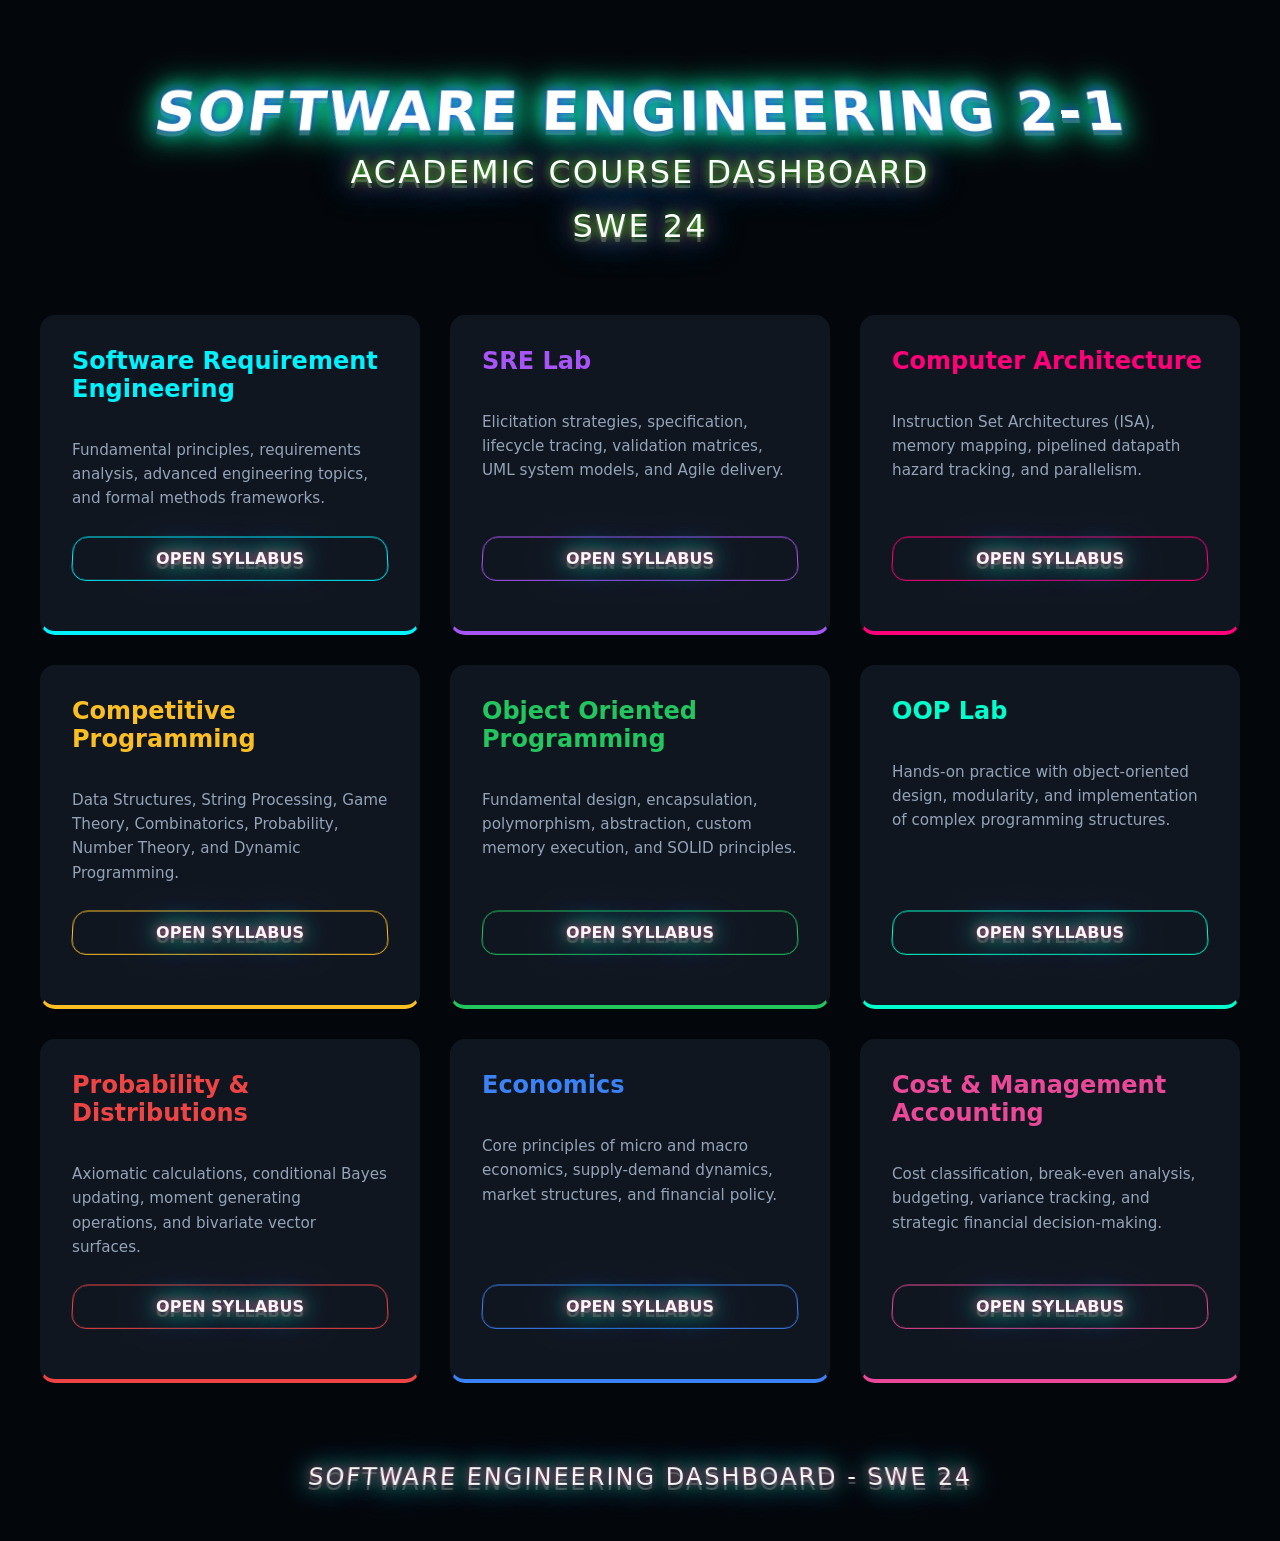
==== commit 22008847: "add index html visual" ====
--- a/index.html
+++ b/index.html
@@ -44,9 +44,9 @@
             margin-bottom: 10px;
             transform: perspective(500px) rotateX(10deg);
             text-shadow:
-                0 0 10px #c331739a,
-                0 0 20px orange,
-                0 0 30px yellow,
+                0 0 10px #2c1fe1d9,
+                0 0 20px rgb(14, 255, 215),
+                0 0 30px rgba(26, 223, 56, 0.993),
                 0 0 40px var(--default-neon),
                 0 5px 0 #4e4848,
                 0 10px 10px rgba(0, 0, 0, 0.5);
@@ -55,8 +55,28 @@
                 lightning-strike 7s infinite;
         }
 
-        header p1 {
+        header p1,
+        p2 {
             font-size: 2rem;
+            text-transform: uppercase;
+            letter-spacing: 2px;
+            color: #ffffff;
+            margin-bottom: 10px;
+            transform: perspective(500px) rotateX(10deg);
+            text-shadow:
+                0 0 10px #20f108f4,
+                0 0 20px rgb(244, 2, 2),
+                0 0 30px rgb(10, 77, 248),
+                0 0 40px var(--default-neon),
+                0 5px 0 #4e4848,
+                0 10px 10px rgba(0, 0, 0, 0.5);
+            animation: flicker 3s infinite alternate,
+                float 5s ease-in-out infinite,
+                lightning-strike 7s infinite;
+        }
+
+        footer p {
+            font-size: 1.5rem;
             text-transform: uppercase;
             letter-spacing: 2px;
             color: #f7f7f7;
@@ -69,9 +89,6 @@
                 0 0 40px var(--default-neon),
                 0 5px 0 #4e4848,
                 0 10px 10px rgba(0, 0, 0, 0.5);
-            animation: flicker 3s infinite alternate,
-                float 5s ease-in-out infinite,
-                lightning-strike 7s infinite;
         }
 
         @keyframes lightning-strike {
@@ -202,6 +219,7 @@
             margin-bottom: 25px;
             flex-grow: 1;
             line-height: 1.6;
+
         }
 
         .btn {
@@ -210,14 +228,40 @@
             padding: 12px;
             border: 1px solid var(--card-neon);
             color: var(--card-neon);
-            border-radius: 6px;
+            border-radius: 15px;
             font-weight: bold;
+            margin-bottom: 20px;
+            color: #f7f7f7;
+            transform: perspective(500px) rotateX(10deg);
+            text-shadow:
+                0 0 10px #e81675f3,
+                0 0 20px rgb(2, 244, 71),
+                0 0 30px rgb(12, 67, 209),
+                0 0 40px var(--default-neon),
+                0 5px 0 #4e4848,
+                0 10px 10px rgba(0, 0, 0, 0.5);
             transition: all 0.3s ease;
         }
 
         .card:hover .btn {
             background: var(--card-neon);
             color: var(--dark-bg);
+            font-size: 1.2rem;
+            text-transform: uppercase;
+            letter-spacing: 2px;
+            color: #f7f7f7;
+            margin-bottom: 10px;
+            transform: perspective(500px) rotateX(10deg);
+            text-shadow:
+                0 0 10px #e81675f3,
+                0 0 20px rgb(2, 244, 71),
+                0 0 30px rgb(12, 67, 209),
+                0 0 40px var(--default-neon),
+                0 5px 0 #4e4848,
+                0 10px 10px rgba(0, 0, 0, 0.5);
+            animation: flicker 3s infinite alternate,
+                float 5s ease-in-out infinite,
+                lightning-strike 7s infinite;
         }
 
         /* কার্ডের রঙসমূহ */
@@ -270,6 +314,8 @@
         <header>
             <h1>Software Engineering 2-1</h1>
             <p1>Academic Course Dashboard</p1>
+            <p>
+                <p2>SWE 24</p2>
         </header>
 
         <div class="grid">
@@ -330,7 +376,7 @@
         </div>
 
         <footer>
-            <p>Software Engineering Dashboard &bull; Academic Year 2026</p>
+            <p>Software Engineering Dashboard - SWE 24</p>
         </footer>
     </div>
 </body>
